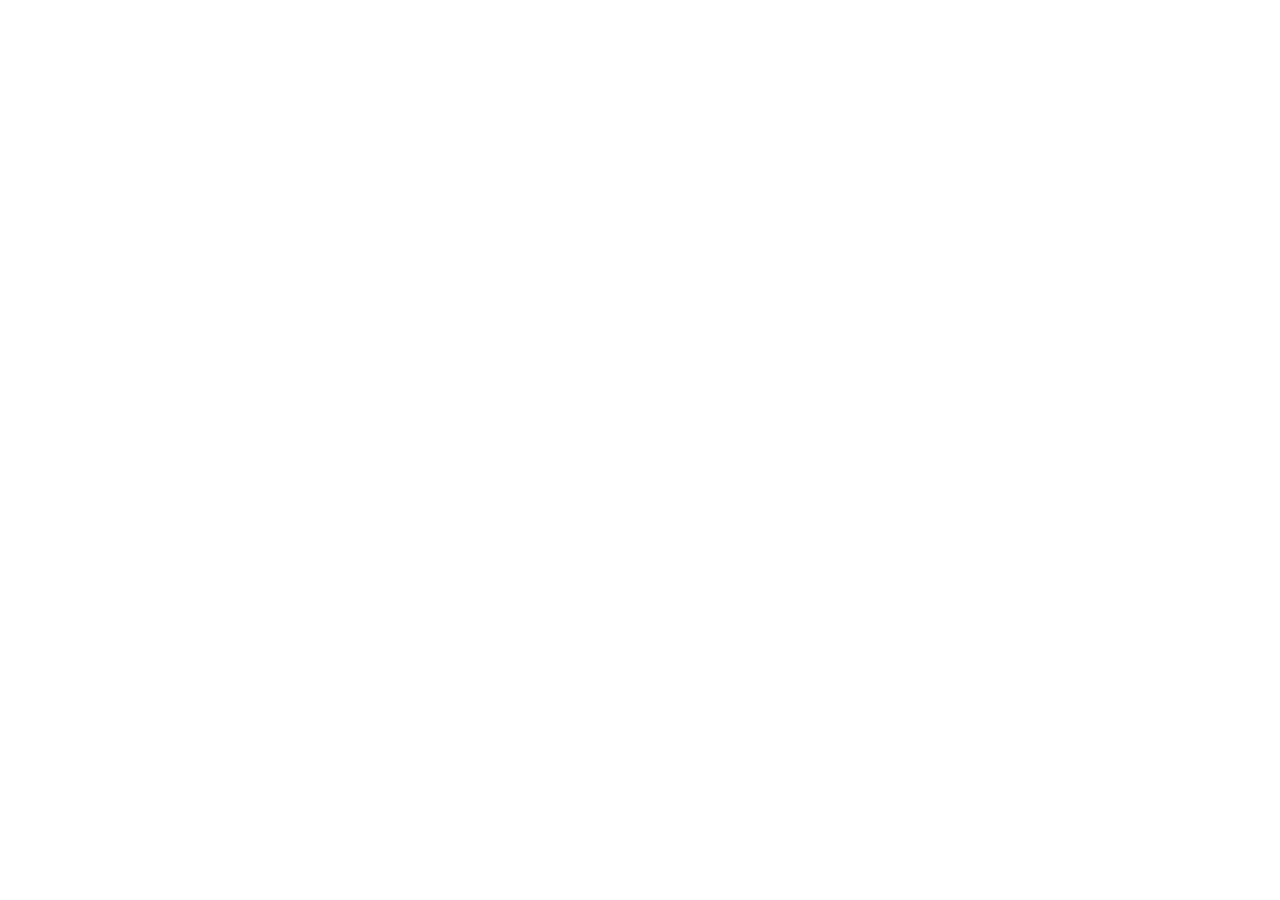
==== index.html @ 1d48069e "Publish 343f6a6ba0e602d6c1af33f1b7b26fd738a3ba02" ====
<!doctype html>
<html lang="en"><head><meta charset="utf-8" /><meta name="viewport" content="width=device-width, initial-scale=1" /><link href="https://yissok.github.io/pi-pasteboard-web-dist/releases/343f6a6ba0e602d6c1af33f1b7b26fd738a3ba02-38231512771-1/_app/immutable/entry/start.TwW6goio.js" rel="modulepreload">
		<link href="https://yissok.github.io/pi-pasteboard-web-dist/releases/343f6a6ba0e602d6c1af33f1b7b26fd738a3ba02-38231512771-1/_app/immutable/chunks/CYZ1ENvu.js" rel="modulepreload">
		<link href="https://yissok.github.io/pi-pasteboard-web-dist/releases/343f6a6ba0e602d6c1af33f1b7b26fd738a3ba02-38231512771-1/_app/immutable/chunks/CLEwBzqS.js" rel="modulepreload">
		<link href="https://yissok.github.io/pi-pasteboard-web-dist/releases/343f6a6ba0e602d6c1af33f1b7b26fd738a3ba02-38231512771-1/_app/immutable/chunks/DK4_ttQw.js" rel="modulepreload">
		<link href="https://yissok.github.io/pi-pasteboard-web-dist/releases/343f6a6ba0e602d6c1af33f1b7b26fd738a3ba02-38231512771-1/_app/immutable/entry/app.Df4N8Npa.js" rel="modulepreload">
		<link href="https://yissok.github.io/pi-pasteboard-web-dist/releases/343f6a6ba0e602d6c1af33f1b7b26fd738a3ba02-38231512771-1/_app/immutable/chunks/D9ZLV0mK.js" rel="modulepreload">
		<link href="https://yissok.github.io/pi-pasteboard-web-dist/releases/343f6a6ba0e602d6c1af33f1b7b26fd738a3ba02-38231512771-1/_app/immutable/chunks/Dwsh6vRw.js" rel="modulepreload">
		<link href="https://yissok.github.io/pi-pasteboard-web-dist/releases/343f6a6ba0e602d6c1af33f1b7b26fd738a3ba02-38231512771-1/_app/immutable/chunks/6MI2XUp1.js" rel="modulepreload">
		<link href="https://yissok.github.io/pi-pasteboard-web-dist/releases/343f6a6ba0e602d6c1af33f1b7b26fd738a3ba02-38231512771-1/_app/immutable/nodes/0.CRiRneHV.js" rel="modulepreload">
		</head><body data-sveltekit-preload-data="hover"><div style="display: contents">
			<script>
				{
					__sveltekit_1ii74v2 = {
						base: "/pi-pasteboard-web-dist",
						assets: "https://yissok.github.io/pi-pasteboard-web-dist/releases/343f6a6ba0e602d6c1af33f1b7b26fd738a3ba02-38231512771-1"
					};

					const element = document.currentScript.parentElement;

					Promise.all([
						import("https://yissok.github.io/pi-pasteboard-web-dist/releases/343f6a6ba0e602d6c1af33f1b7b26fd738a3ba02-38231512771-1/_app/immutable/entry/start.TwW6goio.js"),
						import("https://yissok.github.io/pi-pasteboard-web-dist/releases/343f6a6ba0e602d6c1af33f1b7b26fd738a3ba02-38231512771-1/_app/immutable/entry/app.Df4N8Npa.js")
					]).then(([kit, app]) => {
						kit.start(app, element);
					});
				}
			</script>
		</div></body></html>
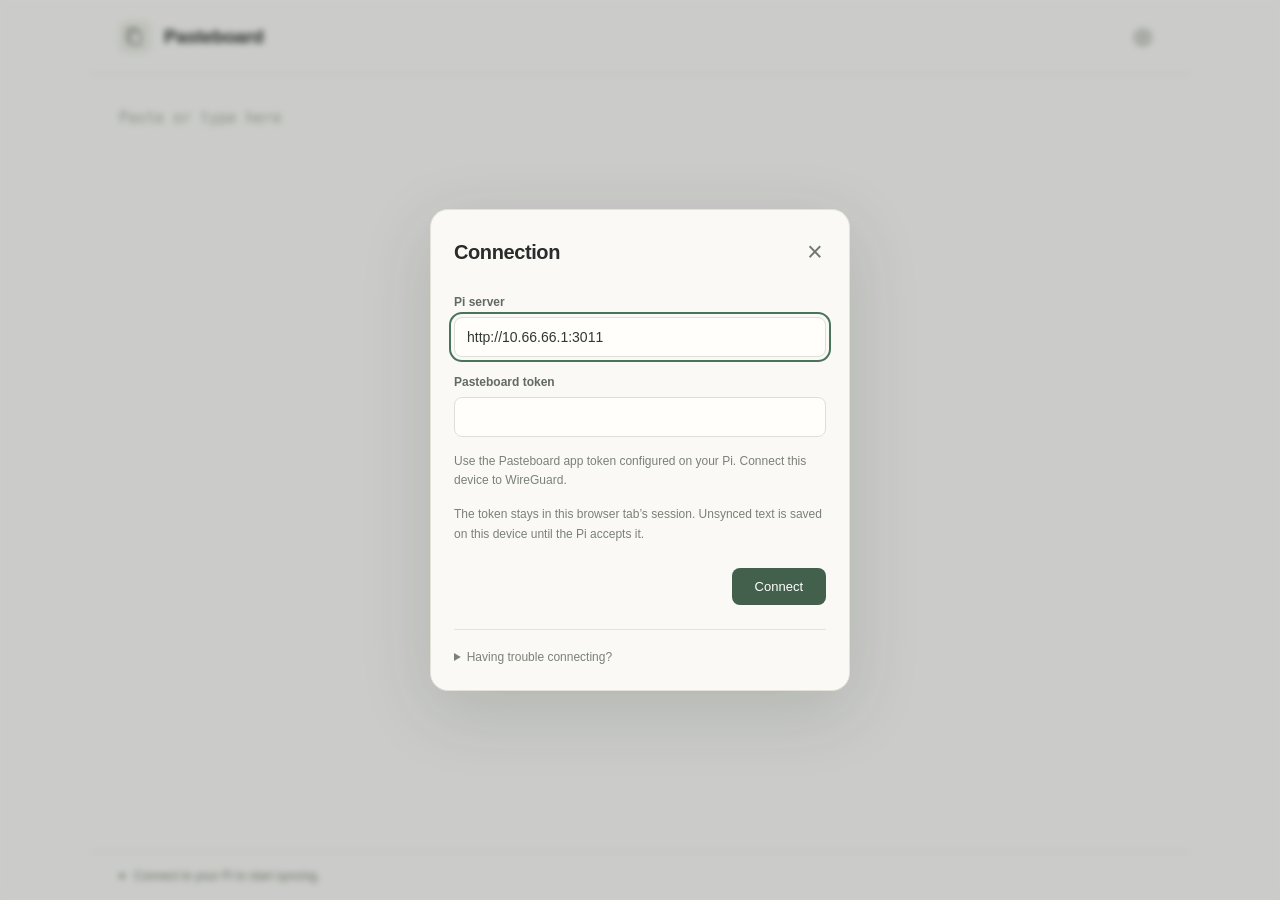
==== commit 1bb94ec9: "Publish 7731494d38354107a98f1dc68effc42e8ffb12d7" ====
--- a/index.html
+++ b/index.html
@@ -1,28 +1,37 @@
 <!doctype html>
-<html lang="en"><head><meta charset="utf-8" /><meta name="viewport" content="width=device-width, initial-scale=1" /><link href="https://yissok.github.io/pi-pasteboard-web-dist/releases/343f6a6ba0e602d6c1af33f1b7b26fd738a3ba02-38231512771-1/_app/immutable/entry/start.TwW6goio.js" rel="modulepreload">
-		<link href="https://yissok.github.io/pi-pasteboard-web-dist/releases/343f6a6ba0e602d6c1af33f1b7b26fd738a3ba02-38231512771-1/_app/immutable/chunks/CYZ1ENvu.js" rel="modulepreload">
-		<link href="https://yissok.github.io/pi-pasteboard-web-dist/releases/343f6a6ba0e602d6c1af33f1b7b26fd738a3ba02-38231512771-1/_app/immutable/chunks/CLEwBzqS.js" rel="modulepreload">
-		<link href="https://yissok.github.io/pi-pasteboard-web-dist/releases/343f6a6ba0e602d6c1af33f1b7b26fd738a3ba02-38231512771-1/_app/immutable/chunks/DK4_ttQw.js" rel="modulepreload">
-		<link href="https://yissok.github.io/pi-pasteboard-web-dist/releases/343f6a6ba0e602d6c1af33f1b7b26fd738a3ba02-38231512771-1/_app/immutable/entry/app.Df4N8Npa.js" rel="modulepreload">
-		<link href="https://yissok.github.io/pi-pasteboard-web-dist/releases/343f6a6ba0e602d6c1af33f1b7b26fd738a3ba02-38231512771-1/_app/immutable/chunks/D9ZLV0mK.js" rel="modulepreload">
-		<link href="https://yissok.github.io/pi-pasteboard-web-dist/releases/343f6a6ba0e602d6c1af33f1b7b26fd738a3ba02-38231512771-1/_app/immutable/chunks/Dwsh6vRw.js" rel="modulepreload">
-		<link href="https://yissok.github.io/pi-pasteboard-web-dist/releases/343f6a6ba0e602d6c1af33f1b7b26fd738a3ba02-38231512771-1/_app/immutable/chunks/6MI2XUp1.js" rel="modulepreload">
-		<link href="https://yissok.github.io/pi-pasteboard-web-dist/releases/343f6a6ba0e602d6c1af33f1b7b26fd738a3ba02-38231512771-1/_app/immutable/nodes/0.CRiRneHV.js" rel="modulepreload">
-		</head><body data-sveltekit-preload-data="hover"><div style="display: contents">
+<html lang="en"><head><meta charset="utf-8" /><meta name="viewport" content="width=device-width, initial-scale=1" /><link href="https://yissok.github.io/pi-pasteboard-web-dist/releases/7731494d38354107a98f1dc68effc42e8ffb12d7-38247050800-1/_app/immutable/entry/start.R3K_SeZe.js" rel="modulepreload">
+		<link href="https://yissok.github.io/pi-pasteboard-web-dist/releases/7731494d38354107a98f1dc68effc42e8ffb12d7-38247050800-1/_app/immutable/chunks/Cf1YF9Jv.js" rel="modulepreload">
+		<link href="https://yissok.github.io/pi-pasteboard-web-dist/releases/7731494d38354107a98f1dc68effc42e8ffb12d7-38247050800-1/_app/immutable/chunks/CfApVbWy.js" rel="modulepreload">
+		<link href="https://yissok.github.io/pi-pasteboard-web-dist/releases/7731494d38354107a98f1dc68effc42e8ffb12d7-38247050800-1/_app/immutable/chunks/WabC-XF-.js" rel="modulepreload">
+		<link href="https://yissok.github.io/pi-pasteboard-web-dist/releases/7731494d38354107a98f1dc68effc42e8ffb12d7-38247050800-1/_app/immutable/entry/app.B0C0jUOI.js" rel="modulepreload">
+		<link href="https://yissok.github.io/pi-pasteboard-web-dist/releases/7731494d38354107a98f1dc68effc42e8ffb12d7-38247050800-1/_app/immutable/chunks/CKYt4OgB.js" rel="modulepreload">
+		<link href="https://yissok.github.io/pi-pasteboard-web-dist/releases/7731494d38354107a98f1dc68effc42e8ffb12d7-38247050800-1/_app/immutable/chunks/Ca1skjhV.js" rel="modulepreload">
+		<link href="https://yissok.github.io/pi-pasteboard-web-dist/releases/7731494d38354107a98f1dc68effc42e8ffb12d7-38247050800-1/_app/immutable/chunks/BaIzMNX_.js" rel="modulepreload">
+		<link href="https://yissok.github.io/pi-pasteboard-web-dist/releases/7731494d38354107a98f1dc68effc42e8ffb12d7-38247050800-1/_app/immutable/chunks/JzwPXsqG.js" rel="modulepreload">
+		<link href="https://yissok.github.io/pi-pasteboard-web-dist/releases/7731494d38354107a98f1dc68effc42e8ffb12d7-38247050800-1/_app/immutable/nodes/0.C-7QfHLf.js" rel="modulepreload">
+		<link href="https://yissok.github.io/pi-pasteboard-web-dist/releases/7731494d38354107a98f1dc68effc42e8ffb12d7-38247050800-1/_app/immutable/nodes/2.CKZ5Jtuh.js" rel="modulepreload">
+		<!--1uha8ag--><meta name="description" content="One shared text field across your Mac, iPhone, and browser."/> <meta name="referrer" content="no-referrer"/> <meta name="theme-color" content="#faf9f6"/><!----><title>Pasteboard</title>
+		<link href="https://yissok.github.io/pi-pasteboard-web-dist/releases/7731494d38354107a98f1dc68effc42e8ffb12d7-38247050800-1/_app/immutable/assets/2.Bjc93Zzt.css" rel="stylesheet"></head><body data-sveltekit-preload-data="hover"><div style="display: contents"><!--[--><!--[0--><!--[--><!--[--><div class="app svelte-1uha8ag"><header class="svelte-1uha8ag"><div class="title svelte-1uha8ag"><span class="mark svelte-1uha8ag" aria-hidden="true"><svg width="20" height="20" viewBox="0 0 24 24" fill="none"><rect x="6" y="5" width="13" height="16" rx="3" stroke="currentColor" stroke-width="1.5"></rect><path d="M15 5V4a2 2 0 0 0-2-2H5a2 2 0 0 0-2 2v12a2 2 0 0 0 2 2h1" stroke="currentColor" stroke-width="1.5"></path></svg></span><h1 class="svelte-1uha8ag">Pasteboard</h1></div> <button class="icon-button svelte-1uha8ag" aria-label="Connection" title="Connection"><svg width="21" height="21" viewBox="0 0 24 24" fill="none" aria-hidden="true"><path d="m9.2 3-.7 2.2-2 .9-2.1-.5-2.1 3.6L3.8 11v2l-1.5 1.8 2.1 3.6 2.1-.5 2 .9.7 2.2h4.2l.7-2.2 2-.9 2.1.5 2.1-3.6-1.5-1.8v-2l1.5-1.8-2.1-3.6-2.1.5-2-.9L13.4 3H9.2Z" stroke="currentColor" stroke-width="1.4" stroke-linejoin="round"></path><circle cx="11.3" cy="12" r="3" stroke="currentColor" stroke-width="1.4"></circle></svg></button></header> <main class="svelte-1uha8ag"><textarea aria-label="Shared text" placeholder="Paste or type here" spellcheck="false" autocapitalize="off" autocomplete="off" autocorrect="off" class="svelte-1uha8ag"></textarea></main> <footer class="svelte-1uha8ag"><div class="status svelte-1uha8ag" role="status" aria-live="polite"><span class="dot svelte-1uha8ag"></span><span>Connect to your Pi to start syncing.</span></div> <!--[-1--><!--]--></footer></div> <!--[-1--><!--]--><!--]--><!----><!--]--><!--]--> <!--[-1--><!--]--><!--]-->
+			
 			<script>
 				{
-					__sveltekit_1ii74v2 = {
-						base: "/pi-pasteboard-web-dist",
-						assets: "https://yissok.github.io/pi-pasteboard-web-dist/releases/343f6a6ba0e602d6c1af33f1b7b26fd738a3ba02-38231512771-1"
+					__sveltekit_knrxjs = {
+						base: new URL(".", location).pathname.slice(0, -1),
+						assets: "https://yissok.github.io/pi-pasteboard-web-dist/releases/7731494d38354107a98f1dc68effc42e8ffb12d7-38247050800-1"
 					};
 
 					const element = document.currentScript.parentElement;
 
 					Promise.all([
-						import("https://yissok.github.io/pi-pasteboard-web-dist/releases/343f6a6ba0e602d6c1af33f1b7b26fd738a3ba02-38231512771-1/_app/immutable/entry/start.TwW6goio.js"),
-						import("https://yissok.github.io/pi-pasteboard-web-dist/releases/343f6a6ba0e602d6c1af33f1b7b26fd738a3ba02-38231512771-1/_app/immutable/entry/app.Df4N8Npa.js")
+						import("https://yissok.github.io/pi-pasteboard-web-dist/releases/7731494d38354107a98f1dc68effc42e8ffb12d7-38247050800-1/_app/immutable/entry/start.R3K_SeZe.js"),
+						import("https://yissok.github.io/pi-pasteboard-web-dist/releases/7731494d38354107a98f1dc68effc42e8ffb12d7-38247050800-1/_app/immutable/entry/app.B0C0jUOI.js")
 					]).then(([kit, app]) => {
-						kit.start(app, element);
+						kit.start(app, element, {
+							node_ids: [0, 2],
+							data: [null,null],
+							form: null,
+							error: null
+						});
 					});
 				}
 			</script>
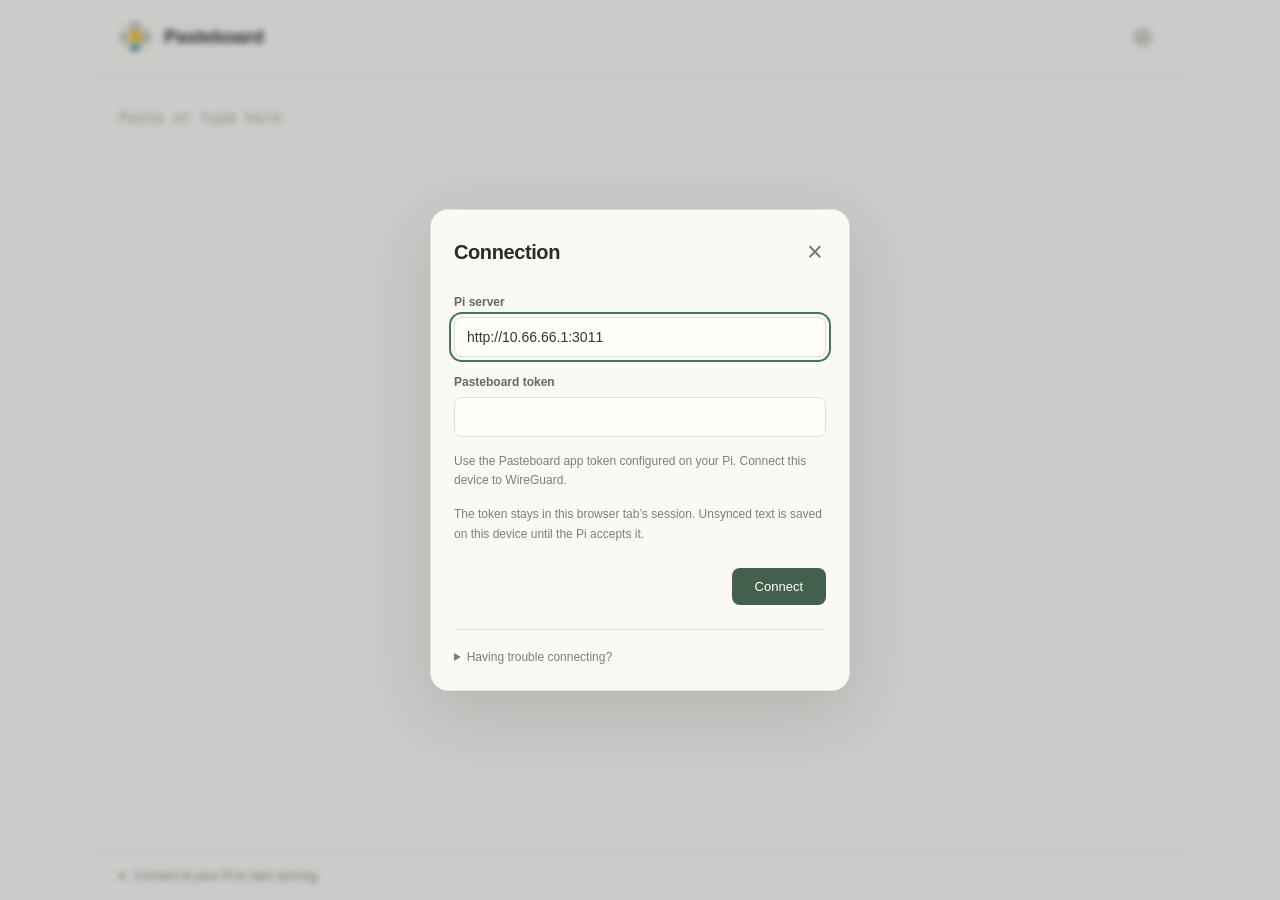
==== commit 772bd03c: "Publish 79803e3341c2afc33d056bda4758b44f4eecfb59" ====
--- a/index.html
+++ b/index.html
@@ -1,30 +1,30 @@
 <!doctype html>
-<html lang="en"><head><meta charset="utf-8" /><meta name="viewport" content="width=device-width, initial-scale=1" /><link href="https://yissok.github.io/pi-pasteboard-web-dist/releases/7731494d38354107a98f1dc68effc42e8ffb12d7-38247050800-1/_app/immutable/entry/start.R3K_SeZe.js" rel="modulepreload">
-		<link href="https://yissok.github.io/pi-pasteboard-web-dist/releases/7731494d38354107a98f1dc68effc42e8ffb12d7-38247050800-1/_app/immutable/chunks/Cf1YF9Jv.js" rel="modulepreload">
-		<link href="https://yissok.github.io/pi-pasteboard-web-dist/releases/7731494d38354107a98f1dc68effc42e8ffb12d7-38247050800-1/_app/immutable/chunks/CfApVbWy.js" rel="modulepreload">
-		<link href="https://yissok.github.io/pi-pasteboard-web-dist/releases/7731494d38354107a98f1dc68effc42e8ffb12d7-38247050800-1/_app/immutable/chunks/WabC-XF-.js" rel="modulepreload">
-		<link href="https://yissok.github.io/pi-pasteboard-web-dist/releases/7731494d38354107a98f1dc68effc42e8ffb12d7-38247050800-1/_app/immutable/entry/app.B0C0jUOI.js" rel="modulepreload">
-		<link href="https://yissok.github.io/pi-pasteboard-web-dist/releases/7731494d38354107a98f1dc68effc42e8ffb12d7-38247050800-1/_app/immutable/chunks/CKYt4OgB.js" rel="modulepreload">
-		<link href="https://yissok.github.io/pi-pasteboard-web-dist/releases/7731494d38354107a98f1dc68effc42e8ffb12d7-38247050800-1/_app/immutable/chunks/Ca1skjhV.js" rel="modulepreload">
-		<link href="https://yissok.github.io/pi-pasteboard-web-dist/releases/7731494d38354107a98f1dc68effc42e8ffb12d7-38247050800-1/_app/immutable/chunks/BaIzMNX_.js" rel="modulepreload">
-		<link href="https://yissok.github.io/pi-pasteboard-web-dist/releases/7731494d38354107a98f1dc68effc42e8ffb12d7-38247050800-1/_app/immutable/chunks/JzwPXsqG.js" rel="modulepreload">
-		<link href="https://yissok.github.io/pi-pasteboard-web-dist/releases/7731494d38354107a98f1dc68effc42e8ffb12d7-38247050800-1/_app/immutable/nodes/0.C-7QfHLf.js" rel="modulepreload">
-		<link href="https://yissok.github.io/pi-pasteboard-web-dist/releases/7731494d38354107a98f1dc68effc42e8ffb12d7-38247050800-1/_app/immutable/nodes/2.CKZ5Jtuh.js" rel="modulepreload">
-		<!--1uha8ag--><meta name="description" content="One shared text field across your Mac, iPhone, and browser."/> <meta name="referrer" content="no-referrer"/> <meta name="theme-color" content="#faf9f6"/><!----><title>Pasteboard</title>
-		<link href="https://yissok.github.io/pi-pasteboard-web-dist/releases/7731494d38354107a98f1dc68effc42e8ffb12d7-38247050800-1/_app/immutable/assets/2.Bjc93Zzt.css" rel="stylesheet"></head><body data-sveltekit-preload-data="hover"><div style="display: contents"><!--[--><!--[0--><!--[--><!--[--><div class="app svelte-1uha8ag"><header class="svelte-1uha8ag"><div class="title svelte-1uha8ag"><span class="mark svelte-1uha8ag" aria-hidden="true"><svg width="20" height="20" viewBox="0 0 24 24" fill="none"><rect x="6" y="5" width="13" height="16" rx="3" stroke="currentColor" stroke-width="1.5"></rect><path d="M15 5V4a2 2 0 0 0-2-2H5a2 2 0 0 0-2 2v12a2 2 0 0 0 2 2h1" stroke="currentColor" stroke-width="1.5"></path></svg></span><h1 class="svelte-1uha8ag">Pasteboard</h1></div> <button class="icon-button svelte-1uha8ag" aria-label="Connection" title="Connection"><svg width="21" height="21" viewBox="0 0 24 24" fill="none" aria-hidden="true"><path d="m9.2 3-.7 2.2-2 .9-2.1-.5-2.1 3.6L3.8 11v2l-1.5 1.8 2.1 3.6 2.1-.5 2 .9.7 2.2h4.2l.7-2.2 2-.9 2.1.5 2.1-3.6-1.5-1.8v-2l1.5-1.8-2.1-3.6-2.1.5-2-.9L13.4 3H9.2Z" stroke="currentColor" stroke-width="1.4" stroke-linejoin="round"></path><circle cx="11.3" cy="12" r="3" stroke="currentColor" stroke-width="1.4"></circle></svg></button></header> <main class="svelte-1uha8ag"><textarea aria-label="Shared text" placeholder="Paste or type here" spellcheck="false" autocapitalize="off" autocomplete="off" autocorrect="off" class="svelte-1uha8ag"></textarea></main> <footer class="svelte-1uha8ag"><div class="status svelte-1uha8ag" role="status" aria-live="polite"><span class="dot svelte-1uha8ag"></span><span>Connect to your Pi to start syncing.</span></div> <!--[-1--><!--]--></footer></div> <!--[-1--><!--]--><!--]--><!----><!--]--><!--]--> <!--[-1--><!--]--><!--]-->
+<html lang="en"><head><meta charset="utf-8" /><meta name="viewport" content="width=device-width, initial-scale=1" /><link href="https://yissok.github.io/pi-pasteboard-web-dist/releases/79803e3341c2afc33d056bda4758b44f4eecfb59-38255987528-1/_app/immutable/entry/start.B16OF83u.js" rel="modulepreload">
+		<link href="https://yissok.github.io/pi-pasteboard-web-dist/releases/79803e3341c2afc33d056bda4758b44f4eecfb59-38255987528-1/_app/immutable/chunks/BGh_n59t.js" rel="modulepreload">
+		<link href="https://yissok.github.io/pi-pasteboard-web-dist/releases/79803e3341c2afc33d056bda4758b44f4eecfb59-38255987528-1/_app/immutable/chunks/DO1rHYsD.js" rel="modulepreload">
+		<link href="https://yissok.github.io/pi-pasteboard-web-dist/releases/79803e3341c2afc33d056bda4758b44f4eecfb59-38255987528-1/_app/immutable/chunks/CcGpmwrD.js" rel="modulepreload">
+		<link href="https://yissok.github.io/pi-pasteboard-web-dist/releases/79803e3341c2afc33d056bda4758b44f4eecfb59-38255987528-1/_app/immutable/entry/app.hAUivOME.js" rel="modulepreload">
+		<link href="https://yissok.github.io/pi-pasteboard-web-dist/releases/79803e3341c2afc33d056bda4758b44f4eecfb59-38255987528-1/_app/immutable/chunks/DZbvdCvC.js" rel="modulepreload">
+		<link href="https://yissok.github.io/pi-pasteboard-web-dist/releases/79803e3341c2afc33d056bda4758b44f4eecfb59-38255987528-1/_app/immutable/chunks/DWlqnP3x.js" rel="modulepreload">
+		<link href="https://yissok.github.io/pi-pasteboard-web-dist/releases/79803e3341c2afc33d056bda4758b44f4eecfb59-38255987528-1/_app/immutable/chunks/DAdfpgxY.js" rel="modulepreload">
+		<link href="https://yissok.github.io/pi-pasteboard-web-dist/releases/79803e3341c2afc33d056bda4758b44f4eecfb59-38255987528-1/_app/immutable/chunks/Bjmi5DRS.js" rel="modulepreload">
+		<link href="https://yissok.github.io/pi-pasteboard-web-dist/releases/79803e3341c2afc33d056bda4758b44f4eecfb59-38255987528-1/_app/immutable/nodes/0.DeowvRwc.js" rel="modulepreload">
+		<link href="https://yissok.github.io/pi-pasteboard-web-dist/releases/79803e3341c2afc33d056bda4758b44f4eecfb59-38255987528-1/_app/immutable/nodes/2.D57hJdID.js" rel="modulepreload">
+		<!--1uha8ag--><meta name="description" content="One shared text field across your Mac, iPhone, and browser."/> <meta name="referrer" content="no-referrer"/> <meta name="theme-color" content="#faf9f6"/> <meta name="apple-mobile-web-app-title" content="Pasteboard"/> <link rel="icon" type="image/png" sizes="32x32" href="https://yissok.github.io/pi-pasteboard-web-dist/releases/79803e3341c2afc33d056bda4758b44f4eecfb59-38255987528-1/favicon.png"/> <link rel="apple-touch-icon" sizes="180x180" href="https://yissok.github.io/pi-pasteboard-web-dist/releases/79803e3341c2afc33d056bda4758b44f4eecfb59-38255987528-1/apple-touch-icon.png"/><!----><title>Pasteboard</title>
+		<link href="https://yissok.github.io/pi-pasteboard-web-dist/releases/79803e3341c2afc33d056bda4758b44f4eecfb59-38255987528-1/_app/immutable/assets/2.KZYYqlz3.css" rel="stylesheet"></head><body data-sveltekit-preload-data="hover"><div style="display: contents"><!--[--><!--[0--><!--[--><!--[--><div class="app svelte-1uha8ag"><header class="svelte-1uha8ag"><div class="title svelte-1uha8ag"><img class="mark svelte-1uha8ag" src="https://yissok.github.io/pi-pasteboard-web-dist/releases/79803e3341c2afc33d056bda4758b44f4eecfb59-38255987528-1/apple-touch-icon.png" alt="" width="34" height="34"/><h1 class="svelte-1uha8ag">Pasteboard</h1></div> <button class="icon-button svelte-1uha8ag" aria-label="Connection" title="Connection"><svg width="21" height="21" viewBox="0 0 24 24" fill="none" aria-hidden="true"><path d="m9.2 3-.7 2.2-2 .9-2.1-.5-2.1 3.6L3.8 11v2l-1.5 1.8 2.1 3.6 2.1-.5 2 .9.7 2.2h4.2l.7-2.2 2-.9 2.1.5 2.1-3.6-1.5-1.8v-2l1.5-1.8-2.1-3.6-2.1.5-2-.9L13.4 3H9.2Z" stroke="currentColor" stroke-width="1.4" stroke-linejoin="round"></path><circle cx="11.3" cy="12" r="3" stroke="currentColor" stroke-width="1.4"></circle></svg></button></header> <main class="svelte-1uha8ag"><textarea aria-label="Shared text" placeholder="Paste or type here" spellcheck="false" autocapitalize="off" autocomplete="off" autocorrect="off" class="svelte-1uha8ag"></textarea></main> <footer class="svelte-1uha8ag"><div class="status svelte-1uha8ag" role="status" aria-live="polite"><span class="dot svelte-1uha8ag"></span><span>Connect to your Pi to start syncing.</span></div> <!--[-1--><!--]--></footer></div> <!--[-1--><!--]--><!--]--><!----><!--]--><!--]--> <!--[-1--><!--]--><!--]-->
 			
 			<script>
 				{
-					__sveltekit_knrxjs = {
+					__sveltekit_5gw9vc = {
 						base: new URL(".", location).pathname.slice(0, -1),
-						assets: "https://yissok.github.io/pi-pasteboard-web-dist/releases/7731494d38354107a98f1dc68effc42e8ffb12d7-38247050800-1"
+						assets: "https://yissok.github.io/pi-pasteboard-web-dist/releases/79803e3341c2afc33d056bda4758b44f4eecfb59-38255987528-1"
 					};
 
 					const element = document.currentScript.parentElement;
 
 					Promise.all([
-						import("https://yissok.github.io/pi-pasteboard-web-dist/releases/7731494d38354107a98f1dc68effc42e8ffb12d7-38247050800-1/_app/immutable/entry/start.R3K_SeZe.js"),
-						import("https://yissok.github.io/pi-pasteboard-web-dist/releases/7731494d38354107a98f1dc68effc42e8ffb12d7-38247050800-1/_app/immutable/entry/app.B0C0jUOI.js")
+						import("https://yissok.github.io/pi-pasteboard-web-dist/releases/79803e3341c2afc33d056bda4758b44f4eecfb59-38255987528-1/_app/immutable/entry/start.B16OF83u.js"),
+						import("https://yissok.github.io/pi-pasteboard-web-dist/releases/79803e3341c2afc33d056bda4758b44f4eecfb59-38255987528-1/_app/immutable/entry/app.hAUivOME.js")
 					]).then(([kit, app]) => {
 						kit.start(app, element, {
 							node_ids: [0, 2],
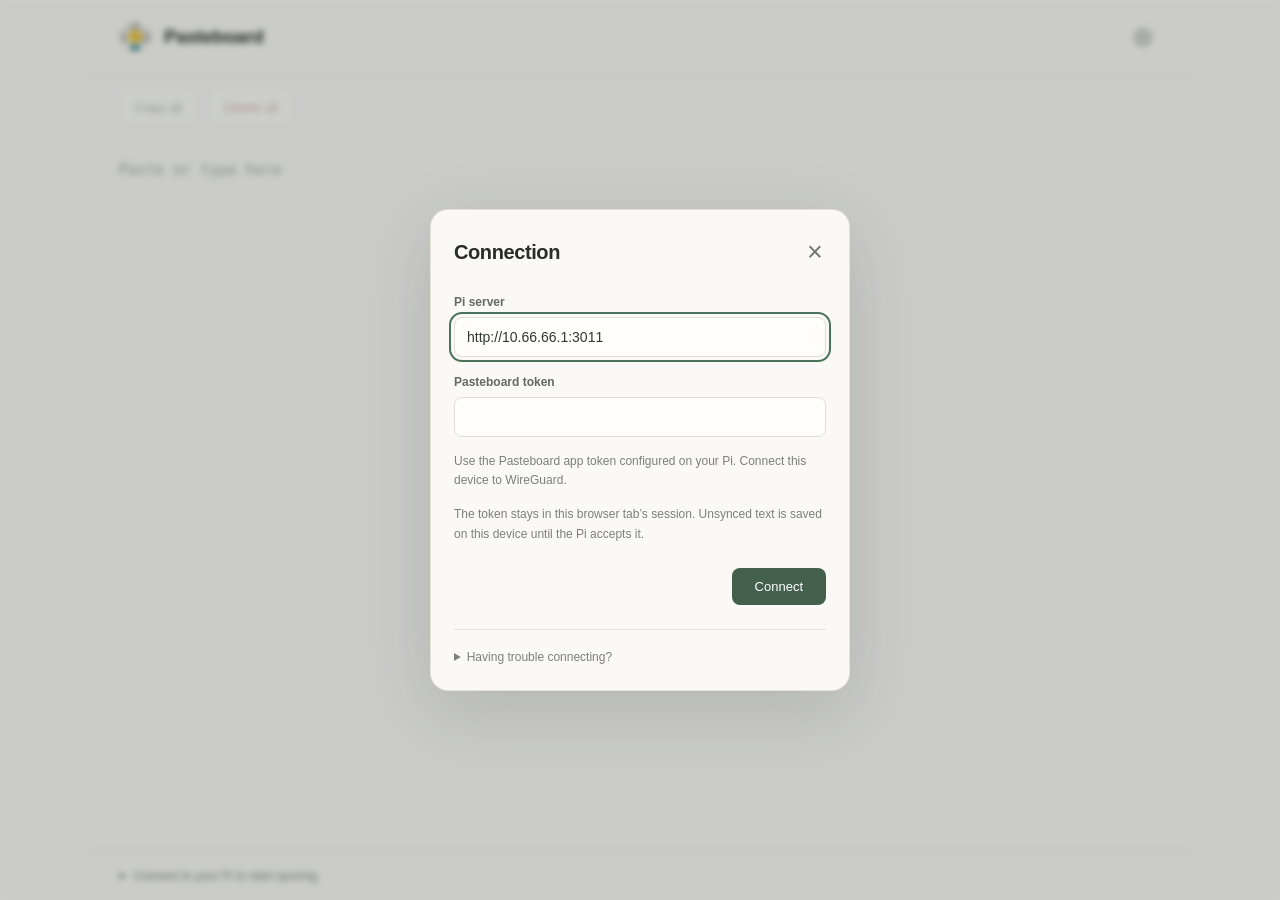
==== commit 66ec6836: "Publish 93ffcd5f4bb50849b1bd79c28208397fd6a555a7" ====
--- a/index.html
+++ b/index.html
@@ -1,30 +1,30 @@
 <!doctype html>
-<html lang="en"><head><meta charset="utf-8" /><meta name="viewport" content="width=device-width, initial-scale=1" /><link href="https://yissok.github.io/pi-pasteboard-web-dist/releases/79803e3341c2afc33d056bda4758b44f4eecfb59-38255987528-1/_app/immutable/entry/start.B16OF83u.js" rel="modulepreload">
-		<link href="https://yissok.github.io/pi-pasteboard-web-dist/releases/79803e3341c2afc33d056bda4758b44f4eecfb59-38255987528-1/_app/immutable/chunks/BGh_n59t.js" rel="modulepreload">
-		<link href="https://yissok.github.io/pi-pasteboard-web-dist/releases/79803e3341c2afc33d056bda4758b44f4eecfb59-38255987528-1/_app/immutable/chunks/DO1rHYsD.js" rel="modulepreload">
-		<link href="https://yissok.github.io/pi-pasteboard-web-dist/releases/79803e3341c2afc33d056bda4758b44f4eecfb59-38255987528-1/_app/immutable/chunks/CcGpmwrD.js" rel="modulepreload">
-		<link href="https://yissok.github.io/pi-pasteboard-web-dist/releases/79803e3341c2afc33d056bda4758b44f4eecfb59-38255987528-1/_app/immutable/entry/app.hAUivOME.js" rel="modulepreload">
-		<link href="https://yissok.github.io/pi-pasteboard-web-dist/releases/79803e3341c2afc33d056bda4758b44f4eecfb59-38255987528-1/_app/immutable/chunks/DZbvdCvC.js" rel="modulepreload">
-		<link href="https://yissok.github.io/pi-pasteboard-web-dist/releases/79803e3341c2afc33d056bda4758b44f4eecfb59-38255987528-1/_app/immutable/chunks/DWlqnP3x.js" rel="modulepreload">
-		<link href="https://yissok.github.io/pi-pasteboard-web-dist/releases/79803e3341c2afc33d056bda4758b44f4eecfb59-38255987528-1/_app/immutable/chunks/DAdfpgxY.js" rel="modulepreload">
-		<link href="https://yissok.github.io/pi-pasteboard-web-dist/releases/79803e3341c2afc33d056bda4758b44f4eecfb59-38255987528-1/_app/immutable/chunks/Bjmi5DRS.js" rel="modulepreload">
-		<link href="https://yissok.github.io/pi-pasteboard-web-dist/releases/79803e3341c2afc33d056bda4758b44f4eecfb59-38255987528-1/_app/immutable/nodes/0.DeowvRwc.js" rel="modulepreload">
-		<link href="https://yissok.github.io/pi-pasteboard-web-dist/releases/79803e3341c2afc33d056bda4758b44f4eecfb59-38255987528-1/_app/immutable/nodes/2.D57hJdID.js" rel="modulepreload">
-		<!--1uha8ag--><meta name="description" content="One shared text field across your Mac, iPhone, and browser."/> <meta name="referrer" content="no-referrer"/> <meta name="theme-color" content="#faf9f6"/> <meta name="apple-mobile-web-app-title" content="Pasteboard"/> <link rel="icon" type="image/png" sizes="32x32" href="https://yissok.github.io/pi-pasteboard-web-dist/releases/79803e3341c2afc33d056bda4758b44f4eecfb59-38255987528-1/favicon.png"/> <link rel="apple-touch-icon" sizes="180x180" href="https://yissok.github.io/pi-pasteboard-web-dist/releases/79803e3341c2afc33d056bda4758b44f4eecfb59-38255987528-1/apple-touch-icon.png"/><!----><title>Pasteboard</title>
-		<link href="https://yissok.github.io/pi-pasteboard-web-dist/releases/79803e3341c2afc33d056bda4758b44f4eecfb59-38255987528-1/_app/immutable/assets/2.KZYYqlz3.css" rel="stylesheet"></head><body data-sveltekit-preload-data="hover"><div style="display: contents"><!--[--><!--[0--><!--[--><!--[--><div class="app svelte-1uha8ag"><header class="svelte-1uha8ag"><div class="title svelte-1uha8ag"><img class="mark svelte-1uha8ag" src="https://yissok.github.io/pi-pasteboard-web-dist/releases/79803e3341c2afc33d056bda4758b44f4eecfb59-38255987528-1/apple-touch-icon.png" alt="" width="34" height="34"/><h1 class="svelte-1uha8ag">Pasteboard</h1></div> <button class="icon-button svelte-1uha8ag" aria-label="Connection" title="Connection"><svg width="21" height="21" viewBox="0 0 24 24" fill="none" aria-hidden="true"><path d="m9.2 3-.7 2.2-2 .9-2.1-.5-2.1 3.6L3.8 11v2l-1.5 1.8 2.1 3.6 2.1-.5 2 .9.7 2.2h4.2l.7-2.2 2-.9 2.1.5 2.1-3.6-1.5-1.8v-2l1.5-1.8-2.1-3.6-2.1.5-2-.9L13.4 3H9.2Z" stroke="currentColor" stroke-width="1.4" stroke-linejoin="round"></path><circle cx="11.3" cy="12" r="3" stroke="currentColor" stroke-width="1.4"></circle></svg></button></header> <main class="svelte-1uha8ag"><textarea aria-label="Shared text" placeholder="Paste or type here" spellcheck="false" autocapitalize="off" autocomplete="off" autocorrect="off" class="svelte-1uha8ag"></textarea></main> <footer class="svelte-1uha8ag"><div class="status svelte-1uha8ag" role="status" aria-live="polite"><span class="dot svelte-1uha8ag"></span><span>Connect to your Pi to start syncing.</span></div> <!--[-1--><!--]--></footer></div> <!--[-1--><!--]--><!--]--><!----><!--]--><!--]--> <!--[-1--><!--]--><!--]-->
+<html lang="en"><head><meta charset="utf-8" /><meta name="viewport" content="width=device-width, initial-scale=1" /><link href="https://yissok.github.io/pi-pasteboard-web-dist/releases/93ffcd5f4bb50849b1bd79c28208397fd6a555a7-38300116522-1/_app/immutable/entry/start.BNOn4P4H.js" rel="modulepreload">
+		<link href="https://yissok.github.io/pi-pasteboard-web-dist/releases/93ffcd5f4bb50849b1bd79c28208397fd6a555a7-38300116522-1/_app/immutable/chunks/BGh_n59t.js" rel="modulepreload">
+		<link href="https://yissok.github.io/pi-pasteboard-web-dist/releases/93ffcd5f4bb50849b1bd79c28208397fd6a555a7-38300116522-1/_app/immutable/chunks/CEJBLPP5.js" rel="modulepreload">
+		<link href="https://yissok.github.io/pi-pasteboard-web-dist/releases/93ffcd5f4bb50849b1bd79c28208397fd6a555a7-38300116522-1/_app/immutable/chunks/CcGpmwrD.js" rel="modulepreload">
+		<link href="https://yissok.github.io/pi-pasteboard-web-dist/releases/93ffcd5f4bb50849b1bd79c28208397fd6a555a7-38300116522-1/_app/immutable/entry/app.BzDj9ilc.js" rel="modulepreload">
+		<link href="https://yissok.github.io/pi-pasteboard-web-dist/releases/93ffcd5f4bb50849b1bd79c28208397fd6a555a7-38300116522-1/_app/immutable/chunks/DZbvdCvC.js" rel="modulepreload">
+		<link href="https://yissok.github.io/pi-pasteboard-web-dist/releases/93ffcd5f4bb50849b1bd79c28208397fd6a555a7-38300116522-1/_app/immutable/chunks/DWlqnP3x.js" rel="modulepreload">
+		<link href="https://yissok.github.io/pi-pasteboard-web-dist/releases/93ffcd5f4bb50849b1bd79c28208397fd6a555a7-38300116522-1/_app/immutable/chunks/DAdfpgxY.js" rel="modulepreload">
+		<link href="https://yissok.github.io/pi-pasteboard-web-dist/releases/93ffcd5f4bb50849b1bd79c28208397fd6a555a7-38300116522-1/_app/immutable/chunks/Bjmi5DRS.js" rel="modulepreload">
+		<link href="https://yissok.github.io/pi-pasteboard-web-dist/releases/93ffcd5f4bb50849b1bd79c28208397fd6a555a7-38300116522-1/_app/immutable/nodes/0.DeowvRwc.js" rel="modulepreload">
+		<link href="https://yissok.github.io/pi-pasteboard-web-dist/releases/93ffcd5f4bb50849b1bd79c28208397fd6a555a7-38300116522-1/_app/immutable/nodes/2.CWffinZh.js" rel="modulepreload">
+		<!--1uha8ag--><meta name="description" content="One shared text field across your Mac, iPhone, and browser."/> <meta name="referrer" content="no-referrer"/> <meta name="theme-color" content="#faf9f6"/> <meta name="apple-mobile-web-app-title" content="Pasteboard"/> <link rel="icon" type="image/png" sizes="32x32" href="https://yissok.github.io/pi-pasteboard-web-dist/releases/93ffcd5f4bb50849b1bd79c28208397fd6a555a7-38300116522-1/favicon.png"/> <link rel="apple-touch-icon" sizes="180x180" href="https://yissok.github.io/pi-pasteboard-web-dist/releases/93ffcd5f4bb50849b1bd79c28208397fd6a555a7-38300116522-1/apple-touch-icon.png"/><!----><title>Pasteboard</title>
+		<link href="https://yissok.github.io/pi-pasteboard-web-dist/releases/93ffcd5f4bb50849b1bd79c28208397fd6a555a7-38300116522-1/_app/immutable/assets/2.CrmyjH24.css" rel="stylesheet"></head><body data-sveltekit-preload-data="hover"><div style="display: contents"><!--[--><!--[0--><!--[--><!--[--><div class="app svelte-1uha8ag"><header class="svelte-1uha8ag"><div class="title svelte-1uha8ag"><img class="mark svelte-1uha8ag" src="https://yissok.github.io/pi-pasteboard-web-dist/releases/93ffcd5f4bb50849b1bd79c28208397fd6a555a7-38300116522-1/apple-touch-icon.png" alt="" width="34" height="34"/><h1 class="svelte-1uha8ag">Pasteboard</h1></div> <button class="icon-button svelte-1uha8ag" aria-label="Connection" title="Connection"><svg width="21" height="21" viewBox="0 0 24 24" fill="none" aria-hidden="true"><path d="m9.2 3-.7 2.2-2 .9-2.1-.5-2.1 3.6L3.8 11v2l-1.5 1.8 2.1 3.6 2.1-.5 2 .9.7 2.2h4.2l.7-2.2 2-.9 2.1.5 2.1-3.6-1.5-1.8v-2l1.5-1.8-2.1-3.6-2.1.5-2-.9L13.4 3H9.2Z" stroke="currentColor" stroke-width="1.4" stroke-linejoin="round"></path><circle cx="11.3" cy="12" r="3" stroke="currentColor" stroke-width="1.4"></circle></svg></button></header> <div class="editor-actions svelte-1uha8ag"><button class="text-action svelte-1uha8ag" disabled="">Copy all</button> <button class="text-action delete svelte-1uha8ag" disabled="">Delete all</button> <span class="copy-message svelte-1uha8ag" role="status" aria-live="polite"></span></div> <main class="svelte-1uha8ag"><textarea aria-label="Shared text" placeholder="Paste or type here" spellcheck="false" autocapitalize="off" autocomplete="off" autocorrect="off" class="svelte-1uha8ag"></textarea></main> <footer class="svelte-1uha8ag"><div class="status svelte-1uha8ag" role="status" aria-live="polite"><span class="dot svelte-1uha8ag"></span><span>Connect to your Pi to start syncing.</span></div> <!--[-1--><!--]--></footer></div> <!--[-1--><!--]--><!--]--><!----><!--]--><!--]--> <!--[-1--><!--]--><!--]-->
 			
 			<script>
 				{
-					__sveltekit_5gw9vc = {
+					__sveltekit_dxy94k = {
 						base: new URL(".", location).pathname.slice(0, -1),
-						assets: "https://yissok.github.io/pi-pasteboard-web-dist/releases/79803e3341c2afc33d056bda4758b44f4eecfb59-38255987528-1"
+						assets: "https://yissok.github.io/pi-pasteboard-web-dist/releases/93ffcd5f4bb50849b1bd79c28208397fd6a555a7-38300116522-1"
 					};
 
 					const element = document.currentScript.parentElement;
 
 					Promise.all([
-						import("https://yissok.github.io/pi-pasteboard-web-dist/releases/79803e3341c2afc33d056bda4758b44f4eecfb59-38255987528-1/_app/immutable/entry/start.B16OF83u.js"),
-						import("https://yissok.github.io/pi-pasteboard-web-dist/releases/79803e3341c2afc33d056bda4758b44f4eecfb59-38255987528-1/_app/immutable/entry/app.hAUivOME.js")
+						import("https://yissok.github.io/pi-pasteboard-web-dist/releases/93ffcd5f4bb50849b1bd79c28208397fd6a555a7-38300116522-1/_app/immutable/entry/start.BNOn4P4H.js"),
+						import("https://yissok.github.io/pi-pasteboard-web-dist/releases/93ffcd5f4bb50849b1bd79c28208397fd6a555a7-38300116522-1/_app/immutable/entry/app.BzDj9ilc.js")
 					]).then(([kit, app]) => {
 						kit.start(app, element, {
 							node_ids: [0, 2],
